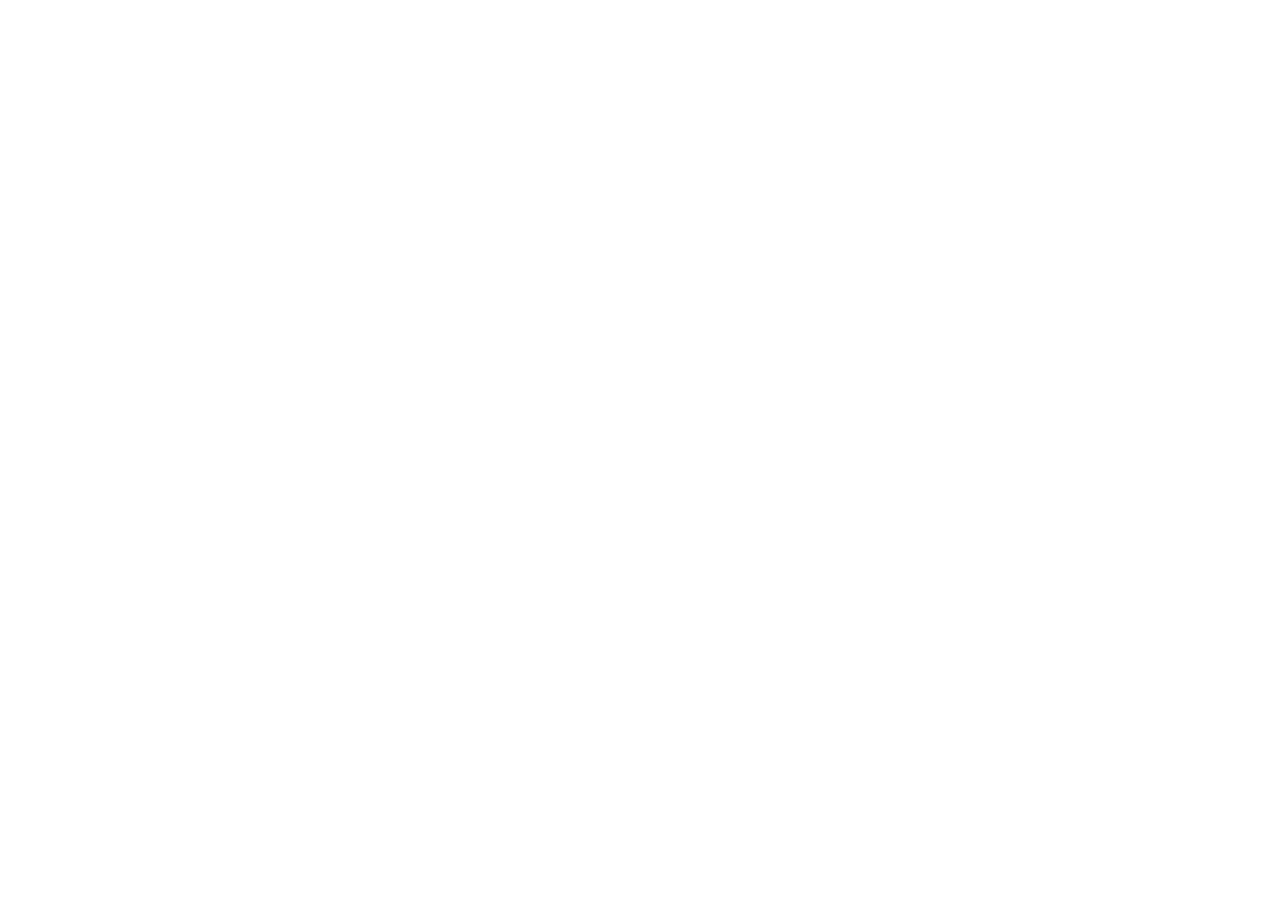
==== caracteristicas.html @ ea079084 "criacao dos arquivos" ====
<!DOCTYPE html>
<html lang="pt-br">
<head>
    <meta charset="UTF-8">
    <meta name="viewport" content="width=device-width, initial-scale=1.0">
    <title>minhas caracteristicas</title>
</head>
<body>
    
</body>
</html>
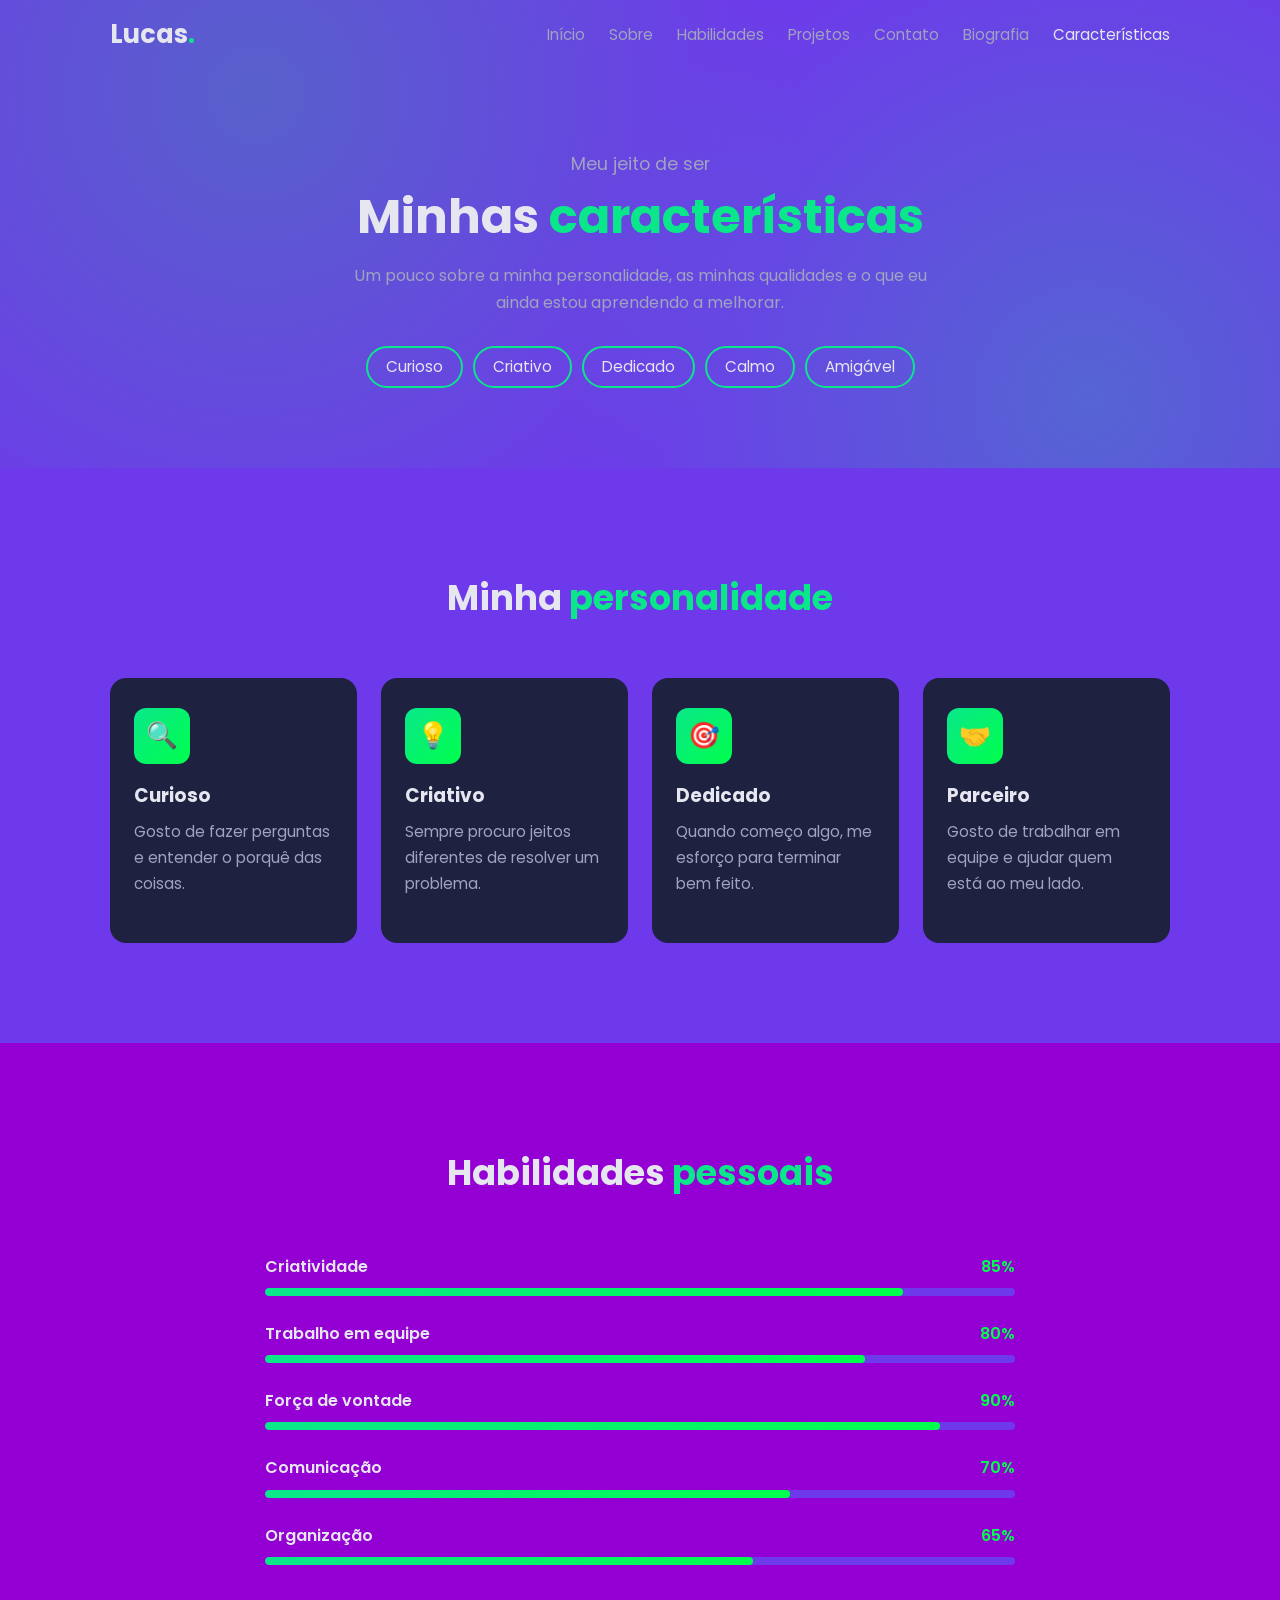
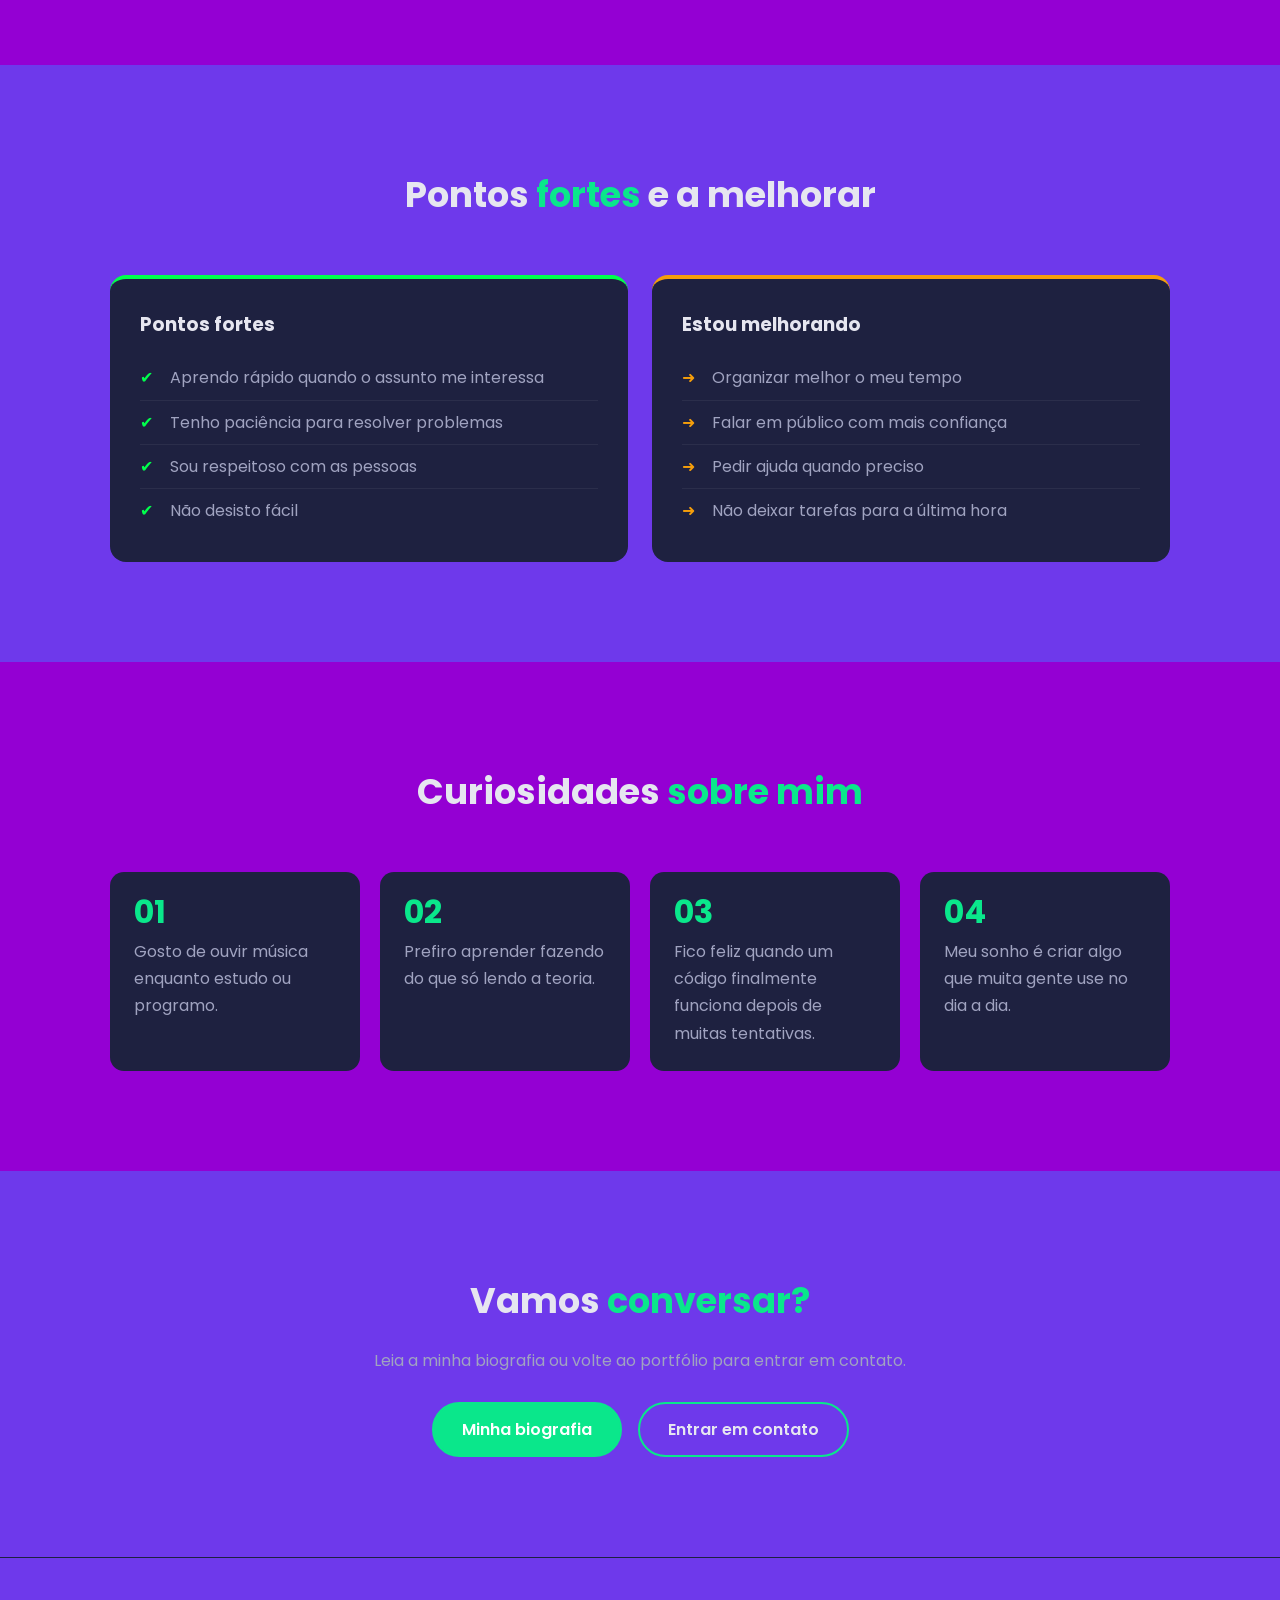
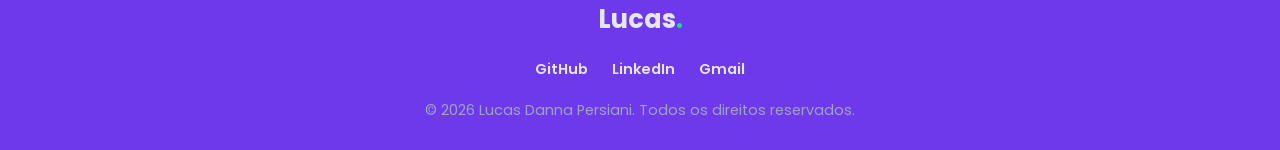
==== commit b02ad69a: "atualizando arquivos" ====
--- a/caracteristicas.html
+++ b/caracteristicas.html
@@ -3,9 +3,383 @@
 <head>
     <meta charset="UTF-8">
     <meta name="viewport" content="width=device-width, initial-scale=1.0">
-    <title>minhas caracteristicas</title>
+    <title>Características | Lucas Danna Persiani</title>
+    <meta name="description" content="Características pessoais de Lucas Danna Persiani">
+
+    <!-- fonte do Google Fonts -->
+    <link rel="preconnect" href="https://fonts.googleapis.com">
+    <link rel="preconnect" href="https://fonts.gstatic.com" crossorigin>
+    <link href="https://fonts.googleapis.com/css2?family=Poppins:wght@300;400;600;700&display=swap" rel="stylesheet">
+
+    <!-- estilos gerais do portfólio (menu, cores, botões, rodapé...) -->
+    <link rel="stylesheet" href="style.css">
+
+    <!-- estilos só desta página -->
+    <style>
+        /* ===== TOPO DA PÁGINA ===== */
+        .topo-pagina {
+            padding: 150px 0 80px;
+            text-align: center;
+            background:
+                radial-gradient(circle at 20% 20%, color-mix(in srgb, var(--cor-destaque) calc(0.2 * 100%), transparent), transparent 50%),
+                radial-gradient(circle at 85% 85%, color-mix(in srgb, var(--cor-principal) calc(0.25 * 100%), transparent), transparent 45%),
+                var(--fundo);
+        }
+
+        .topo-pagina h1 {
+            font-size: 3rem;
+            line-height: 1.2;
+            margin: 8px 0 16px;
+        }
+
+        .topo-pagina h1 span {
+            color: var(--cor-principal);
+        }
+
+        .topo-pagina p {
+            max-width: 600px;
+            margin: 0 auto;
+            color: var(--texto-suave);
+        }
+
+        /* palavras que resumem a personalidade */
+        .palavras {
+            display: flex;
+            justify-content: center;
+            flex-wrap: wrap;
+            gap: 10px;
+            margin-top: 30px;
+        }
+
+        .palavras span {
+            padding: 6px 18px;
+            border-radius: 30px;
+            border: 2px solid var(--cor-principal);
+            font-size: 0.95rem;
+        }
+
+        .card-icone.emoji {
+            font-size: 1.6rem;
+        }
+
+        /* ===== HABILIDADES PESSOAIS (barras) ===== */
+        .habilidades-pessoais {
+            max-width: 750px;
+            margin: 0 auto;
+            display: flex;
+            flex-direction: column;
+            gap: 24px;
+        }
+
+        .habilidade-topo {
+            display: flex;
+            justify-content: space-between;
+            margin-bottom: 8px;
+            font-weight: 600;
+        }
+
+        .habilidade-topo span:last-child {
+            color: var(--cor-destaque);
+        }
+
+        /* ===== PONTOS FORTES x A MELHORAR ===== */
+        .colunas {
+            display: grid;
+            grid-template-columns: 1fr 1fr;
+            gap: 24px;
+        }
+
+        .coluna {
+            background: var(--fundo-card);
+            border-radius: 16px;
+            padding: 30px;
+            border-top: 4px solid var(--cor-destaque);
+        }
+
+        .coluna.melhorar {
+            border-top-color: #f59e0b;
+        }
+
+        .coluna h3 {
+            margin-bottom: 16px;
+        }
+
+        .coluna ul {
+            list-style: none;
+        }
+
+        .coluna li {
+            color: var(--texto-suave);
+            padding: 8px 0 8px 30px;
+            position: relative;
+            border-bottom: 1px solid rgba(255, 255, 255, 0.06);
+        }
+
+        .coluna li:last-child {
+            border-bottom: none;
+        }
+
+        .coluna li::before {
+            content: '✔';
+            position: absolute;
+            left: 0;
+            color: var(--cor-destaque);
+        }
+
+        .coluna.melhorar li::before {
+            content: '➜';
+            color: #f59e0b;
+        }
+
+        /* ===== CURIOSIDADES ===== */
+        .curiosidades {
+            display: grid;
+            grid-template-columns: repeat(auto-fit, minmax(240px, 1fr));
+            gap: 20px;
+            counter-reset: curiosidade;
+        }
+
+        .curiosidade {
+            background: var(--fundo-card);
+            border-radius: 14px;
+            padding: 24px;
+            counter-increment: curiosidade;
+        }
+
+        .curiosidade::before {
+            content: '0' counter(curiosidade);
+            display: block;
+            font-size: 2rem;
+            font-weight: 700;
+            color: var(--cor-principal);
+            line-height: 1;
+            margin-bottom: 10px;
+        }
+
+        .curiosidade p {
+            color: var(--texto-suave);
+        }
+
+        /* ===== CHAMADA FINAL ===== */
+        .chamada {
+            text-align: center;
+        }
+
+        .chamada p {
+            color: var(--texto-suave);
+            margin-bottom: 28px;
+        }
+
+        .chamada .botoes {
+            justify-content: center;
+        }
+
+        /* ===== CELULAR ===== */
+        @media (max-width: 900px) {
+            .topo-pagina {
+                padding: 120px 0 60px;
+            }
+
+            .topo-pagina h1 {
+                font-size: 2.3rem;
+            }
+
+            .colunas {
+                grid-template-columns: 1fr;
+            }
+        }
+    </style>
 </head>
 <body>
-    
+
+    <!-- ===== MENU ===== -->
+    <header class="cabecalho">
+        <nav class="menu container">
+            <a href="index.html" class="logo">Lucas<span>.</span></a>
+
+            <button class="menu-botao" id="menuBotao" aria-label="Abrir menu" aria-expanded="false">
+                <span></span><span></span><span></span>
+            </button>
+
+            <ul class="menu-links" id="menuLinks">
+                <li><a href="index.html#inicio">Início</a></li>
+                <li><a href="index.html#sobre">Sobre</a></li>
+                <li><a href="index.html#habilidades">Habilidades</a></li>
+                <li><a href="index.html#projetos">Projetos</a></li>
+                <li><a href="index.html#contato">Contato</a></li>
+                <li><a href="minhabiografia.html">Biografia</a></li>
+                <li><a href="caracteristicas.html" class="ativo">Características</a></li>
+            </ul>
+        </nav>
+    </header>
+
+    <main>
+        <!-- ===== TOPO ===== -->
+        <section class="topo-pagina">
+            <div class="container">
+                <p class="saudacao">Meu jeito de ser</p>
+                <h1>Minhas <span>características</span></h1>
+                <p>
+                    Um pouco sobre a minha personalidade, as minhas qualidades
+                    e o que eu ainda estou aprendendo a melhorar.
+                </p>
+
+                <!-- palavras que me descrevem -->
+                <div class="palavras">
+                    <span>Curioso</span>
+                    <span>Criativo</span>
+                    <span>Dedicado</span>
+                    <span>Calmo</span>
+                    <span>Amigável</span>
+                </div>
+            </div>
+        </section>
+
+        <!-- ===== PERSONALIDADE ===== -->
+        <section class="secao">
+            <div class="container">
+                <h2 class="titulo-secao">Minha <span>personalidade</span></h2>
+
+                <!-- troque pelos traços que mais combinam com você -->
+                <div class="cards">
+                    <div class="card revelar">
+                        <div class="card-icone emoji">🔍</div>
+                        <h3>Curioso</h3>
+                        <p>Gosto de fazer perguntas e entender o porquê das coisas.</p>
+                    </div>
+                    <div class="card revelar">
+                        <div class="card-icone emoji">💡</div>
+                        <h3>Criativo</h3>
+                        <p>Sempre procuro jeitos diferentes de resolver um problema.</p>
+                    </div>
+                    <div class="card revelar">
+                        <div class="card-icone emoji">🎯</div>
+                        <h3>Dedicado</h3>
+                        <p>Quando começo algo, me esforço para terminar bem feito.</p>
+                    </div>
+                    <div class="card revelar">
+                        <div class="card-icone emoji">🤝</div>
+                        <h3>Parceiro</h3>
+                        <p>Gosto de trabalhar em equipe e ajudar quem está ao meu lado.</p>
+                    </div>
+                </div>
+            </div>
+        </section>
+
+        <!-- ===== HABILIDADES PESSOAIS ===== -->
+        <section class="secao secao-escura">
+            <div class="container">
+                <h2 class="titulo-secao">Habilidades <span>pessoais</span></h2>
+
+                <!-- mude o número em data-nivel e no texto para ajustar cada barra -->
+                <div class="habilidades-pessoais">
+                    <div class="revelar">
+                        <div class="habilidade-topo"><span>Criatividade</span><span>85%</span></div>
+                        <div class="barra"><div class="barra-progresso" data-nivel="85"></div></div>
+                    </div>
+                    <div class="revelar">
+                        <div class="habilidade-topo"><span>Trabalho em equipe</span><span>80%</span></div>
+                        <div class="barra"><div class="barra-progresso" data-nivel="80"></div></div>
+                    </div>
+                    <div class="revelar">
+                        <div class="habilidade-topo"><span>Força de vontade</span><span>90%</span></div>
+                        <div class="barra"><div class="barra-progresso" data-nivel="90"></div></div>
+                    </div>
+                    <div class="revelar">
+                        <div class="habilidade-topo"><span>Comunicação</span><span>70%</span></div>
+                        <div class="barra"><div class="barra-progresso" data-nivel="70"></div></div>
+                    </div>
+                    <div class="revelar">
+                        <div class="habilidade-topo"><span>Organização</span><span>65%</span></div>
+                        <div class="barra"><div class="barra-progresso" data-nivel="65"></div></div>
+                    </div>
+                </div>
+            </div>
+        </section>
+
+        <!-- ===== PONTOS FORTES x A MELHORAR ===== -->
+        <section class="secao">
+            <div class="container">
+                <h2 class="titulo-secao">Pontos <span>fortes</span> e a melhorar</h2>
+
+                <div class="colunas">
+                    <div class="coluna revelar">
+                        <h3>Pontos fortes</h3>
+                        <ul>
+                            <li>Aprendo rápido quando o assunto me interessa</li>
+                            <li>Tenho paciência para resolver problemas</li>
+                            <li>Sou respeitoso com as pessoas</li>
+                            <li>Não desisto fácil</li>
+                        </ul>
+                    </div>
+                    <div class="coluna melhorar revelar">
+                        <h3>Estou melhorando</h3>
+                        <ul>
+                            <li>Organizar melhor o meu tempo</li>
+                            <li>Falar em público com mais confiança</li>
+                            <li>Pedir ajuda quando preciso</li>
+                            <li>Não deixar tarefas para a última hora</li>
+                        </ul>
+                    </div>
+                </div>
+            </div>
+        </section>
+
+        <!-- ===== CURIOSIDADES ===== -->
+        <section class="secao secao-escura">
+            <div class="container">
+                <h2 class="titulo-secao">Curiosidades <span>sobre mim</span></h2>
+
+                <!-- troque pelas suas curiosidades de verdade -->
+                <div class="curiosidades">
+                    <div class="curiosidade revelar">
+                        <p>Gosto de ouvir música enquanto estudo ou programo.</p>
+                    </div>
+                    <div class="curiosidade revelar">
+                        <p>Prefiro aprender fazendo do que só lendo a teoria.</p>
+                    </div>
+                    <div class="curiosidade revelar">
+                        <p>Fico feliz quando um código finalmente funciona depois de muitas tentativas.</p>
+                    </div>
+                    <div class="curiosidade revelar">
+                        <p>Meu sonho é criar algo que muita gente use no dia a dia.</p>
+                    </div>
+                </div>
+            </div>
+        </section>
+
+        <!-- ===== CHAMADA FINAL ===== -->
+        <section class="secao">
+            <div class="container chamada revelar">
+                <h2 class="titulo-secao" style="margin-bottom: 16px;">Vamos <span>conversar?</span></h2>
+                <p>Leia a minha biografia ou volte ao portfólio para entrar em contato.</p>
+                <div class="botoes">
+                    <a href="minhabiografia.html" class="botao botao-principal">Minha biografia</a>
+                    <a href="index.html#contato" class="botao botao-secundario">Entrar em contato</a>
+                </div>
+            </div>
+        </section>
+    </main>
+
+    <!-- ===== RODAPÉ ===== -->
+    <footer class="rodape">
+        <div class="container rodape-conteudo">
+            <a href="index.html" class="logo">Lucas<span>.</span></a>
+
+            <!-- troque SEU-USUARIO e o e-mail pelos seus dados -->
+            <nav class="rodape-redes" aria-label="Redes sociais">
+                <a href="https://github.com/SEU-USUARIO" target="_blank" rel="noopener">GitHub</a>
+                <a href="https://www.linkedin.com/in/SEU-USUARIO" target="_blank" rel="noopener">LinkedIn</a>
+                <a href="mailto:seuemail@gmail.com">Gmail</a>
+            </nav>
+
+            <p>&copy; <span id="ano"></span> Lucas Danna Persiani. Todos os direitos reservados.</p>
+        </div>
+    </footer>
+
+    <button class="voltar-topo" id="voltarTopo" aria-label="Voltar ao topo">↑</button>
+
+    <!-- scripts do portfólio -->
+    <script src="script.js"></script>
 </body>
-</html>+</html>
--- a/style.css
+++ b/style.css
@@ -0,0 +1,581 @@
+/* ===== VARIÁVEIS DE CORES ===== */
+:root {
+    --cor-principal: #0ae78b;
+    --cor-destaque: #00ff4c;
+    --fundo: #6e39eb;
+    --fundo-escuro:darkviolet;
+    --fundo-card: #1e2140;
+    --texto: #e6e6f0;
+    --texto-suave: #a0a3c0;
+}
+
+/* ===== BÁSICO ===== */
+* {
+    margin: 0;
+    padding: 0;
+    box-sizing: border-box;
+}
+
+html {
+    scroll-behavior: smooth;
+}
+
+body {
+    font-family: 'Poppins', sans-serif;
+    background: var(--fundo);
+    color: var(--texto);
+    line-height: 1.7;
+}
+
+a {
+    color: var(--cor-destaque);
+    text-decoration: none;
+}
+
+.container {
+    width: 100%;
+    max-width: 1100px;
+    margin: 0 auto;
+    padding: 0 20px;
+}
+
+/* ===== MENU ===== */
+.cabecalho {
+    position: fixed;
+    top: 0;
+    left: 0;
+    width: 100%;
+    z-index: 100;
+    transition: background 0.3s, box-shadow 0.3s;
+}
+
+.cabecalho.rolando {
+    background: rgba(15, 16, 32, 0.95);
+    box-shadow: 0 2px 20px rgba(0, 0, 0, 0.4);
+}
+
+.menu {
+    display: flex;
+    align-items: center;
+    justify-content: space-between;
+    height: 70px;
+}
+
+.logo {
+    font-size: 1.6rem;
+    font-weight: 700;
+    color: var(--texto);
+}
+
+.logo span {
+    color: var(--cor-principal);
+}
+
+.menu-links {
+    display: flex;
+    gap: 24px;
+    list-style: none;
+}
+
+.menu-links a {
+    color: var(--texto-suave);
+    font-size: 0.95rem;
+    transition: color 0.3s;
+}
+
+.menu-links a:hover,
+.menu-links a.ativo {
+    color: var(--texto);
+}
+
+.menu-botao {
+    display: none;
+    flex-direction: column;
+    gap: 5px;
+    background: none;
+    border: none;
+    cursor: pointer;
+}
+
+.menu-botao span {
+    width: 26px;
+    height: 3px;
+    background: var(--texto);
+    border-radius: 2px;
+    transition: 0.3s;
+}
+
+/* ===== INÍCIO ===== */
+.inicio {
+    min-height: 100vh;
+    display: flex;
+    align-items: center;
+    background:
+        radial-gradient(circle at 80% 30%, color-mix(in srgb, var(--cor-principal) calc(0.25 * 100%), transparent), transparent 50%),
+        radial-gradient(circle at 10% 80%, color-mix(in srgb, var(--cor-destaque) calc(0.15 * 100%), transparent), transparent 45%),
+        var(--fundo);
+}
+
+.inicio-conteudo {
+    display: flex;
+    align-items: center;
+    justify-content: space-between;
+    gap: 40px;
+    padding-top: 70px;
+}
+
+.saudacao {
+    color: var(--cor-destaque);
+    font-size: 1.1rem;
+}
+
+.inicio h1 {
+    font-size: 3.2rem;
+    line-height: 1.2;
+    margin: 8px 0;
+}
+
+.inicio h1 span,
+.titulo-secao span {
+    color: var(--cor-principal);
+}
+
+.cargo {
+    font-size: 1.4rem;
+    color: var(--texto-suave);
+    min-height: 2.2rem;
+}
+
+.cursor {
+    color: var(--cor-destaque);
+    animation: piscar 0.8s infinite;
+}
+
+@keyframes piscar {
+    50% { opacity: 0; }
+}
+
+.descricao {
+    max-width: 520px;
+    margin: 16px 0 28px;
+    color: var(--texto-suave);
+}
+
+.botoes {
+    display: flex;
+    gap: 16px;
+    flex-wrap: wrap;
+}
+
+.botao {
+    display: inline-block;
+    padding: 12px 28px;
+    border-radius: 30px;
+    font-weight: 600;
+    font-size: 1rem;
+    cursor: pointer;
+    border: 2px solid var(--cor-principal);
+    transition: transform 0.3s, background 0.3s, color 0.3s;
+    font-family: inherit;
+}
+
+.botao:hover {
+    transform: translateY(-3px);
+}
+
+.botao-principal {
+    background: var(--cor-principal);
+    color: #fff;
+}
+
+.botao-secundario {
+    background: transparent;
+    color: var(--texto);
+}
+
+.botao-secundario:hover {
+    background: var(--cor-principal);
+    color: #fff;
+}
+
+.foto-circulo {
+    width: 300px;
+    height: 300px;
+    border-radius: 50%;
+    display: flex;
+    align-items: center;
+    justify-content: center;
+    font-size: 4rem;
+    font-weight: 700;
+    color: #fff;
+    background: linear-gradient(135deg, var(--cor-principal), var(--cor-destaque));
+    box-shadow: 0 0 60px color-mix(in srgb, var(--cor-principal) calc(0.5 * 100%), transparent);
+    animation: flutuar 4s ease-in-out infinite;
+    object-fit: cover; /* a foto preenche o círculo sem ficar esticada */
+    border: 4px solid var(--cor-principal);
+}
+
+.inicio-foto img {
+    width: 300px;
+    height: 300px;
+    border-radius: 50%;
+    object-fit: cover;
+}
+
+@keyframes flutuar {
+    50% { transform: translateY(-15px); }
+}
+
+/* ===== SEÇÕES ===== */
+.secao {
+    padding: 100px 0;
+}
+
+.secao-escura {
+    background: var(--fundo-escuro);
+}
+
+.titulo-secao {
+    text-align: center;
+    font-size: 2.2rem;
+    margin-bottom: 50px;
+}
+
+/* ===== SOBRE ===== */
+.sobre-conteudo {
+    max-width: 750px;
+    margin: 0 auto;
+    text-align: center;
+    color: var(--texto-suave);
+}
+
+.sobre-conteudo p {
+    margin-bottom: 16px;
+}
+
+.sobre-conteudo strong {
+    color: var(--texto);
+}
+
+.numeros {
+    display: flex;
+    justify-content: center;
+    gap: 30px;
+    margin-top: 40px;
+    flex-wrap: wrap;
+}
+
+.numero {
+    background: var(--fundo-card);
+    padding: 20px 30px;
+    border-radius: 14px;
+    min-width: 150px;
+}
+
+.numero strong {
+    display: block;
+    font-size: 2rem;
+    color: var(--cor-destaque);
+}
+
+/* ===== CARDS (habilidades e projetos) ===== */
+.cards {
+    display: grid;
+    grid-template-columns: repeat(auto-fit, minmax(240px, 1fr));
+    gap: 24px;
+}
+
+.card {
+    background: var(--fundo-card);
+    padding: 30px 24px;
+    border-radius: 16px;
+    transition: transform 0.3s, box-shadow 0.3s;
+}
+
+.card:hover,
+.projeto:hover {
+    transform: translateY(-8px);
+    box-shadow: 0 10px 30px color-mix(in srgb, var(--cor-principal) calc(0.3 * 100%), transparent);
+}
+
+.card-icone {
+    width: 56px;
+    height: 56px;
+    border-radius: 12px;
+    display: flex;
+    align-items: center;
+    justify-content: center;
+    font-weight: 700;
+    color: #fff;
+    background: linear-gradient(135deg, var(--cor-principal), var(--cor-destaque));
+    margin-bottom: 16px;
+}
+
+.card h3 {
+    margin-bottom: 8px;
+}
+
+.card p {
+    color: var(--texto-suave);
+    font-size: 0.95rem;
+    margin-bottom: 16px;
+}
+
+.barra {
+    height: 8px;
+    background: var(--fundo);
+    border-radius: 4px;
+    overflow: hidden;
+}
+
+.barra-progresso {
+    height: 100%;
+    width: 0;
+    background: linear-gradient(90deg, var(--cor-principal), var(--cor-destaque));
+    border-radius: 4px;
+    transition: width 1.2s ease;
+}
+
+.projeto {
+    background: var(--fundo-card);
+    border-radius: 16px;
+    overflow: hidden;
+    transition: transform 0.3s, box-shadow 0.3s;
+}
+
+.projeto-capa {
+    height: 160px;
+    display: flex;
+    align-items: center;
+    justify-content: center;
+    font-size: 1.4rem;
+    font-weight: 700;
+    color: #fff;
+}
+
+.capa-1 { background: linear-gradient(135deg, #6c63ff, #a855f7); }
+.capa-2 { background: linear-gradient(135deg, #00ff4c, #6c63ff); }
+.capa-3 { background: linear-gradient(135deg, #f43f5e, #f59e0b); }
+
+.projeto-info {
+    padding: 22px;
+}
+
+.projeto-info h3 {
+    margin-bottom: 6px;
+}
+
+.projeto-info p {
+    color: var(--texto-suave);
+    font-size: 0.95rem;
+}
+
+.tags {
+    display: flex;
+    gap: 8px;
+    margin: 14px 0;
+    flex-wrap: wrap;
+}
+
+.tags span {
+    font-size: 0.8rem;
+    padding: 3px 12px;
+    border-radius: 20px;
+    background: color-mix(in srgb, var(--cor-principal) calc(0.2 * 100%), transparent);
+    color: var(--texto);
+}
+
+.link-projeto {
+    font-weight: 600;
+}
+
+/* ===== CONTATO ===== */
+.formulario {
+    max-width: 600px;
+    margin: 0 auto;
+    display: flex;
+    flex-direction: column;
+    gap: 16px;
+}
+
+.formulario input,
+.formulario textarea {
+    width: 100%;
+    padding: 14px 18px;
+    border-radius: 12px;
+    border: 2px solid transparent;
+    background: var(--fundo-card);
+    color: var(--texto);
+    font-family: inherit;
+    font-size: 1rem;
+    resize: vertical;
+    outline: none;
+    transition: border-color 0.3s;
+}
+
+.formulario input:focus,
+.formulario textarea:focus {
+    border-color: var(--cor-principal);
+}
+
+.formulario .botao {
+    align-self: flex-start;
+}
+
+.aviso {
+    color: var(--cor-destaque);
+    min-height: 1.5rem;
+}
+
+.redes {
+    display: flex;
+    justify-content: center;
+    gap: 20px;
+    margin-top: 40px;
+    flex-wrap: wrap;
+}
+
+.redes a {
+    padding: 10px 22px;
+    border-radius: 30px;
+    border: 2px solid var(--fundo-card);
+    color: var(--texto);
+    transition: border-color 0.3s, color 0.3s;
+}
+
+.redes a:hover {
+    border-color: var(--cor-destaque);
+    color: var(--cor-destaque);
+}
+
+/* ===== RODAPÉ ===== */
+.rodape {
+    text-align: center;
+    padding: 40px 0 28px;
+    color: var(--texto-suave);
+    font-size: 0.9rem;
+    border-top: 1px solid var(--fundo-card);
+    background: var(--fundo);
+}
+
+.rodape-conteudo {
+    display: flex;
+    flex-direction: column;
+    align-items: center;
+    gap: 16px;
+}
+
+.rodape-redes {
+    display: flex;
+    gap: 24px;
+    flex-wrap: wrap;
+    justify-content: center;
+}
+
+.rodape-redes a {
+    color: var(--texto);
+    font-weight: 600;
+    transition: color 0.3s;
+}
+
+.rodape-redes a:hover {
+    color: var(--cor-principal);
+}
+
+/* ===== BOTÃO VOLTAR AO TOPO ===== */
+.voltar-topo {
+    position: fixed;
+    right: 20px;
+    bottom: 20px;
+    width: 46px;
+    height: 46px;
+    border-radius: 50%;
+    border: none;
+    background: var(--cor-principal);
+    color: #fff;
+    font-size: 1.3rem;
+    cursor: pointer;
+    opacity: 0;
+    pointer-events: none;
+    transition: opacity 0.3s;
+}
+
+.voltar-topo.mostrar {
+    opacity: 1;
+    pointer-events: auto;
+}
+
+/* ===== ANIMAÇÃO AO ROLAR ===== */
+.revelar {
+    opacity: 0;
+    transform: translateY(40px);
+    transition: opacity 0.8s ease, transform 0.8s ease;
+}
+
+.revelar.visivel {
+    opacity: 1;
+    transform: translateY(0);
+}
+
+/* ===== CELULAR E TABLET ===== */
+@media (max-width: 900px) {
+    .menu-botao {
+        display: flex;
+    }
+
+    .menu-links {
+        position: absolute;
+        top: 70px;
+        left: 0;
+        width: 100%;
+        flex-direction: column;
+        align-items: center;
+        gap: 18px;
+        padding: 24px 0;
+        background: rgba(15, 16, 32, 0.98);
+        display: none;
+    }
+
+    .menu-links.aberto {
+        display: flex;
+    }
+
+    .menu-botao.aberto span:nth-child(1) { transform: translateY(8px) rotate(45deg); }
+    .menu-botao.aberto span:nth-child(2) { opacity: 0; }
+    .menu-botao.aberto span:nth-child(3) { transform: translateY(-8px) rotate(-45deg); }
+
+    .inicio-conteudo {
+        flex-direction: column-reverse;
+        text-align: center;
+        padding-top: 110px;
+        padding-bottom: 60px;
+    }
+
+    .descricao {
+        margin-left: auto;
+        margin-right: auto;
+    }
+
+    .botoes {
+        justify-content: center;
+    }
+
+    .inicio h1 {
+        font-size: 2.4rem;
+    }
+
+    .foto-circulo,
+    .inicio-foto img {
+        width: 200px;
+        height: 200px;
+        font-size: 2.8rem;
+    }
+
+    .secao {
+        padding: 70px 0;
+    }
+
+    .formulario .botao {
+        align-self: stretch;
+    }
+}
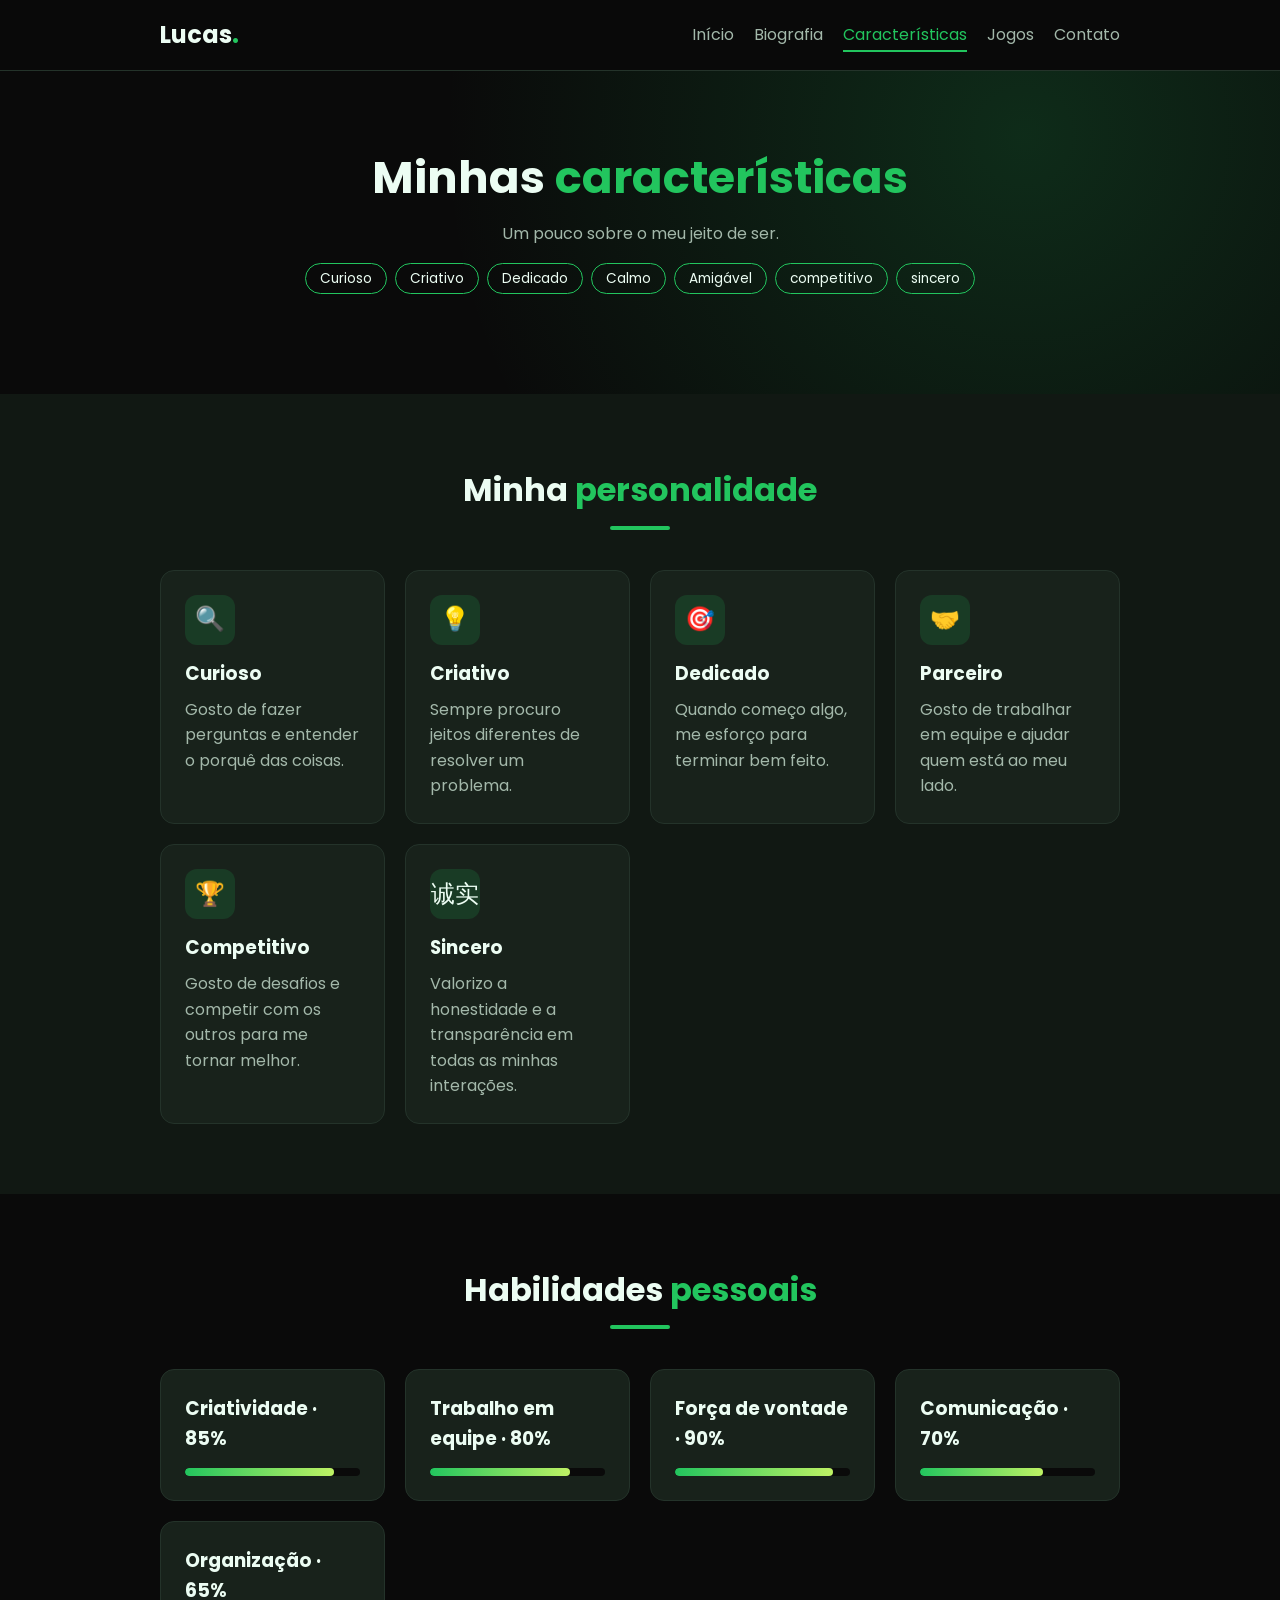
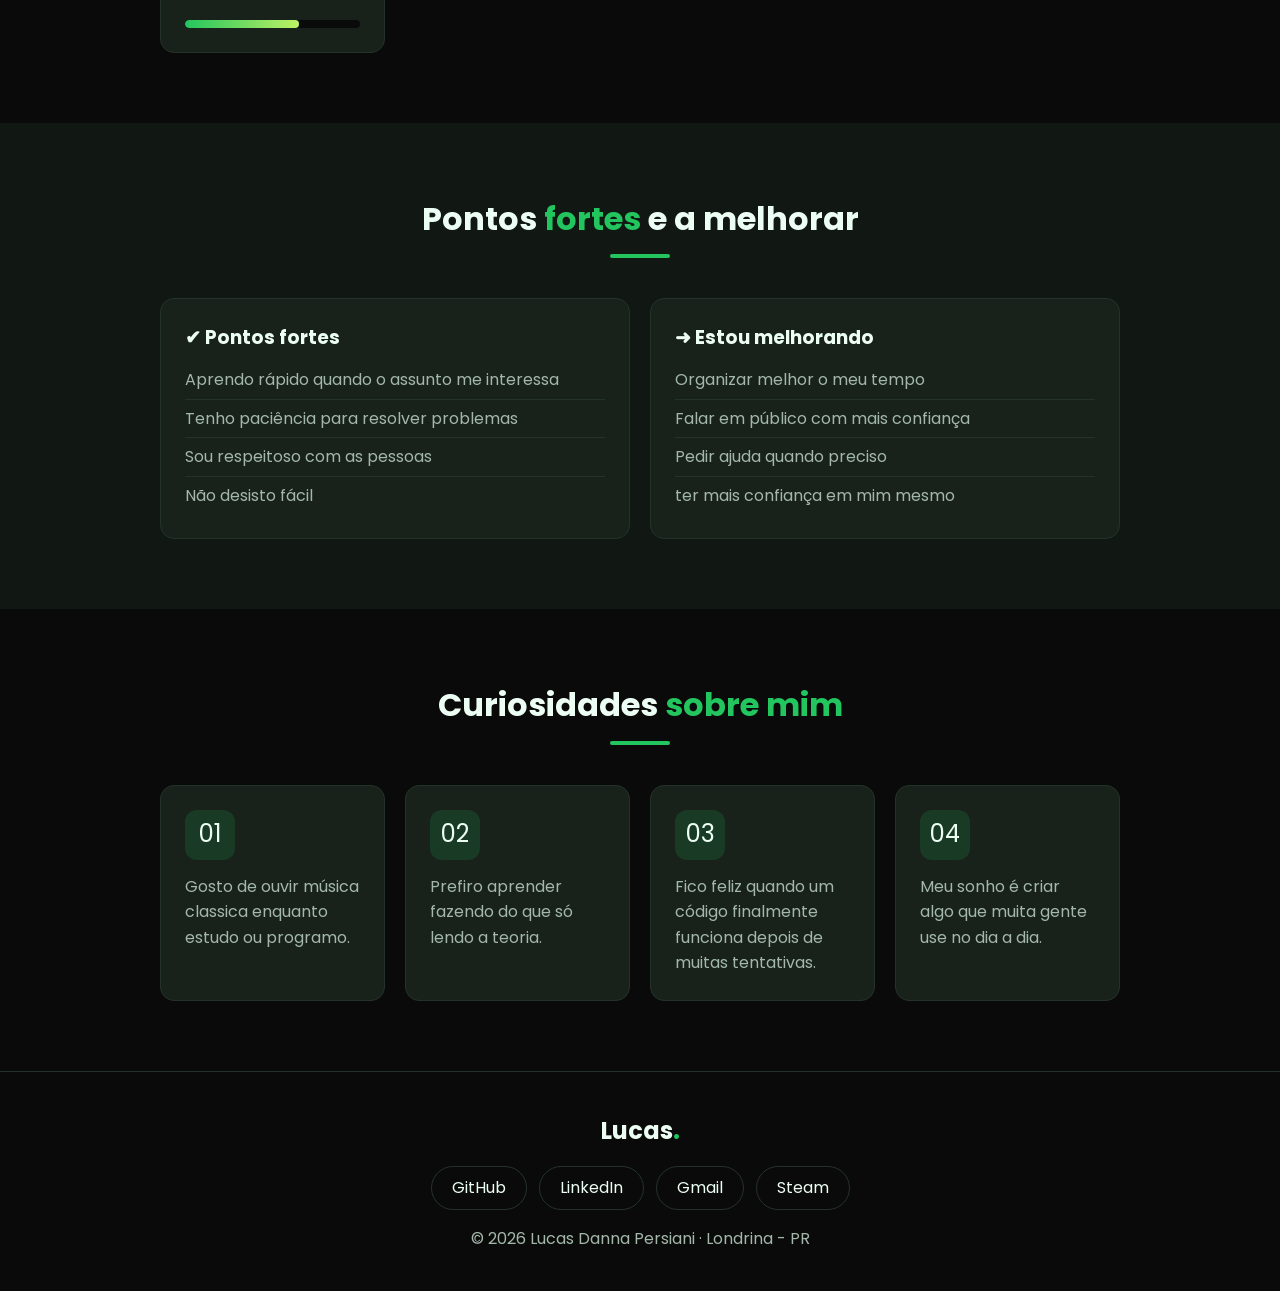
==== commit 98636bea: "arquivo atualizado" ====
--- a/caracteristicas.html
+++ b/caracteristicas.html
@@ -4,382 +4,181 @@
     <meta charset="UTF-8">
     <meta name="viewport" content="width=device-width, initial-scale=1.0">
     <title>Características | Lucas Danna Persiani</title>
-    <meta name="description" content="Características pessoais de Lucas Danna Persiani">
-
-    <!-- fonte do Google Fonts -->
     <link rel="preconnect" href="https://fonts.googleapis.com">
     <link rel="preconnect" href="https://fonts.gstatic.com" crossorigin>
-    <link href="https://fonts.googleapis.com/css2?family=Poppins:wght@300;400;600;700&display=swap" rel="stylesheet">
-
-    <!-- estilos gerais do portfólio (menu, cores, botões, rodapé...) -->
+    <link href="https://fonts.googleapis.com/css2?family=Poppins:wght@400;600;700&display=swap" rel="stylesheet">
     <link rel="stylesheet" href="style.css">
-
-    <!-- estilos só desta página -->
-    <style>
-        /* ===== TOPO DA PÁGINA ===== */
-        .topo-pagina {
-            padding: 150px 0 80px;
-            text-align: center;
-            background:
-                radial-gradient(circle at 20% 20%, color-mix(in srgb, var(--cor-destaque) calc(0.2 * 100%), transparent), transparent 50%),
-                radial-gradient(circle at 85% 85%, color-mix(in srgb, var(--cor-principal) calc(0.25 * 100%), transparent), transparent 45%),
-                var(--fundo);
-        }
-
-        .topo-pagina h1 {
-            font-size: 3rem;
-            line-height: 1.2;
-            margin: 8px 0 16px;
-        }
-
-        .topo-pagina h1 span {
-            color: var(--cor-principal);
-        }
-
-        .topo-pagina p {
-            max-width: 600px;
-            margin: 0 auto;
-            color: var(--texto-suave);
-        }
-
-        /* palavras que resumem a personalidade */
-        .palavras {
-            display: flex;
-            justify-content: center;
-            flex-wrap: wrap;
-            gap: 10px;
-            margin-top: 30px;
-        }
-
-        .palavras span {
-            padding: 6px 18px;
-            border-radius: 30px;
-            border: 2px solid var(--cor-principal);
-            font-size: 0.95rem;
-        }
-
-        .card-icone.emoji {
-            font-size: 1.6rem;
-        }
-
-        /* ===== HABILIDADES PESSOAIS (barras) ===== */
-        .habilidades-pessoais {
-            max-width: 750px;
-            margin: 0 auto;
-            display: flex;
-            flex-direction: column;
-            gap: 24px;
-        }
-
-        .habilidade-topo {
-            display: flex;
-            justify-content: space-between;
-            margin-bottom: 8px;
-            font-weight: 600;
-        }
-
-        .habilidade-topo span:last-child {
-            color: var(--cor-destaque);
-        }
-
-        /* ===== PONTOS FORTES x A MELHORAR ===== */
-        .colunas {
-            display: grid;
-            grid-template-columns: 1fr 1fr;
-            gap: 24px;
-        }
-
-        .coluna {
-            background: var(--fundo-card);
-            border-radius: 16px;
-            padding: 30px;
-            border-top: 4px solid var(--cor-destaque);
-        }
-
-        .coluna.melhorar {
-            border-top-color: #f59e0b;
-        }
-
-        .coluna h3 {
-            margin-bottom: 16px;
-        }
-
-        .coluna ul {
-            list-style: none;
-        }
-
-        .coluna li {
-            color: var(--texto-suave);
-            padding: 8px 0 8px 30px;
-            position: relative;
-            border-bottom: 1px solid rgba(255, 255, 255, 0.06);
-        }
-
-        .coluna li:last-child {
-            border-bottom: none;
-        }
-
-        .coluna li::before {
-            content: '✔';
-            position: absolute;
-            left: 0;
-            color: var(--cor-destaque);
-        }
-
-        .coluna.melhorar li::before {
-            content: '➜';
-            color: #f59e0b;
-        }
-
-        /* ===== CURIOSIDADES ===== */
-        .curiosidades {
-            display: grid;
-            grid-template-columns: repeat(auto-fit, minmax(240px, 1fr));
-            gap: 20px;
-            counter-reset: curiosidade;
-        }
-
-        .curiosidade {
-            background: var(--fundo-card);
-            border-radius: 14px;
-            padding: 24px;
-            counter-increment: curiosidade;
-        }
-
-        .curiosidade::before {
-            content: '0' counter(curiosidade);
-            display: block;
-            font-size: 2rem;
-            font-weight: 700;
-            color: var(--cor-principal);
-            line-height: 1;
-            margin-bottom: 10px;
-        }
-
-        .curiosidade p {
-            color: var(--texto-suave);
-        }
-
-        /* ===== CHAMADA FINAL ===== */
-        .chamada {
-            text-align: center;
-        }
-
-        .chamada p {
-            color: var(--texto-suave);
-            margin-bottom: 28px;
-        }
-
-        .chamada .botoes {
-            justify-content: center;
-        }
-
-        /* ===== CELULAR ===== */
-        @media (max-width: 900px) {
-            .topo-pagina {
-                padding: 120px 0 60px;
-            }
-
-            .topo-pagina h1 {
-                font-size: 2.3rem;
-            }
-
-            .colunas {
-                grid-template-columns: 1fr;
-            }
-        }
-    </style>
 </head>
 <body>
 
     <!-- ===== MENU ===== -->
     <header class="cabecalho">
-        <nav class="menu container">
+        <nav class="menu">
             <a href="index.html" class="logo">Lucas<span>.</span></a>
-
-            <button class="menu-botao" id="menuBotao" aria-label="Abrir menu" aria-expanded="false">
-                <span></span><span></span><span></span>
-            </button>
-
-            <ul class="menu-links" id="menuLinks">
-                <li><a href="index.html#inicio">Início</a></li>
-                <li><a href="index.html#sobre">Sobre</a></li>
-                <li><a href="index.html#habilidades">Habilidades</a></li>
-                <li><a href="index.html#projetos">Projetos</a></li>
-                <li><a href="index.html#contato">Contato</a></li>
+            <ul class="menu-links">
+                <li><a href="index.html">Início</a></li>
                 <li><a href="minhabiografia.html">Biografia</a></li>
                 <li><a href="caracteristicas.html" class="ativo">Características</a></li>
+                <li><a href="jogos.html">Jogos</a></li>
+                <li><a href="#contato">Contato</a></li>
             </ul>
         </nav>
     </header>
 
     <main>
         <!-- ===== TOPO ===== -->
-        <section class="topo-pagina">
+        <section class="destaque centro">
             <div class="container">
-                <p class="saudacao">Meu jeito de ser</p>
                 <h1>Minhas <span>características</span></h1>
-                <p>
-                    Um pouco sobre a minha personalidade, as minhas qualidades
-                    e o que eu ainda estou aprendendo a melhorar.
-                </p>
-
-                <!-- palavras que me descrevem -->
-                <div class="palavras">
+                <p class="texto-suave">Um pouco sobre o meu jeito de ser.</p>
+                <div class="etiquetas centro">
                     <span>Curioso</span>
                     <span>Criativo</span>
                     <span>Dedicado</span>
                     <span>Calmo</span>
                     <span>Amigável</span>
+                    <span>competitivo</span>
+                    <span>sincero</span>
                 </div>
             </div>
         </section>
 
         <!-- ===== PERSONALIDADE ===== -->
-        <section class="secao">
+        <section class="secao secao-escura">
             <div class="container">
-                <h2 class="titulo-secao">Minha <span>personalidade</span></h2>
-
-                <!-- troque pelos traços que mais combinam com você -->
+                <h2>Minha <span>personalidade</span></h2>
                 <div class="cards">
-                    <div class="card revelar">
-                        <div class="card-icone emoji">🔍</div>
+                    <article class="card">
+                        <div class="icone">🔍</div>
                         <h3>Curioso</h3>
                         <p>Gosto de fazer perguntas e entender o porquê das coisas.</p>
-                    </div>
-                    <div class="card revelar">
-                        <div class="card-icone emoji">💡</div>
+                    </article>
+                    <article class="card">
+                        <div class="icone">💡</div>
                         <h3>Criativo</h3>
                         <p>Sempre procuro jeitos diferentes de resolver um problema.</p>
-                    </div>
-                    <div class="card revelar">
-                        <div class="card-icone emoji">🎯</div>
+                    </article>
+                    <article class="card">
+                        <div class="icone">🎯</div>
                         <h3>Dedicado</h3>
                         <p>Quando começo algo, me esforço para terminar bem feito.</p>
-                    </div>
-                    <div class="card revelar">
-                        <div class="card-icone emoji">🤝</div>
+                    </article>
+                    <article class="card">
+                        <div class="icone">🤝</div>
                         <h3>Parceiro</h3>
                         <p>Gosto de trabalhar em equipe e ajudar quem está ao meu lado.</p>
-                    </div>
+                    </article>
+                    <article class="card">
+                        <div class="icone">🏆</div>
+                        <h3>Competitivo</h3>
+                        <p>Gosto de desafios e competir com os outros para me tornar melhor.</p>
+                    </article>
+                    <article class="card">
+                        <div class="icone">诚实</div>
+                        <h3>Sincero</h3>
+                        <p>Valorizo a honestidade e a transparência em todas as minhas interações.</p>
+                    </article>
                 </div>
             </div>
         </section>
 
         <!-- ===== HABILIDADES PESSOAIS ===== -->
-        <section class="secao secao-escura">
+        <section class="secao">
             <div class="container">
-                <h2 class="titulo-secao">Habilidades <span>pessoais</span></h2>
-
-                <!-- mude o número em data-nivel e no texto para ajustar cada barra -->
-                <div class="habilidades-pessoais">
-                    <div class="revelar">
-                        <div class="habilidade-topo"><span>Criatividade</span><span>85%</span></div>
-                        <div class="barra"><div class="barra-progresso" data-nivel="85"></div></div>
-                    </div>
-                    <div class="revelar">
-                        <div class="habilidade-topo"><span>Trabalho em equipe</span><span>80%</span></div>
-                        <div class="barra"><div class="barra-progresso" data-nivel="80"></div></div>
-                    </div>
-                    <div class="revelar">
-                        <div class="habilidade-topo"><span>Força de vontade</span><span>90%</span></div>
-                        <div class="barra"><div class="barra-progresso" data-nivel="90"></div></div>
-                    </div>
-                    <div class="revelar">
-                        <div class="habilidade-topo"><span>Comunicação</span><span>70%</span></div>
-                        <div class="barra"><div class="barra-progresso" data-nivel="70"></div></div>
-                    </div>
-                    <div class="revelar">
-                        <div class="habilidade-topo"><span>Organização</span><span>65%</span></div>
-                        <div class="barra"><div class="barra-progresso" data-nivel="65"></div></div>
-                    </div>
+                <h2>Habilidades <span>pessoais</span></h2>
+                <!-- mude o número e o width para ajustar cada barra -->
+                <div class="cards">
+                    <article class="card">
+                        <h3>Criatividade · 85%</h3>
+                        <div class="barra"><div class="barra-nivel" style="width: 85%"></div></div>
+                    </article>
+                    <article class="card">
+                        <h3>Trabalho em equipe · 80%</h3>
+                        <div class="barra"><div class="barra-nivel" style="width: 80%"></div></div>
+                    </article>
+                    <article class="card">
+                        <h3>Força de vontade · 90%</h3>
+                        <div class="barra"><div class="barra-nivel" style="width: 90%"></div></div>
+                    </article>
+                    <article class="card">
+                        <h3>Comunicação · 70%</h3>
+                        <div class="barra"><div class="barra-nivel" style="width: 70%"></div></div>
+                    </article>
+                    <article class="card">
+                        <h3>Organização · 65%</h3>
+                        <div class="barra"><div class="barra-nivel" style="width: 65%"></div></div>
+                    </article>
                 </div>
             </div>
         </section>
 
-        <!-- ===== PONTOS FORTES x A MELHORAR ===== -->
-        <section class="secao">
+        <!-- ===== PONTOS FORTES E A MELHORAR ===== -->
+        <section class="secao secao-escura">
             <div class="container">
-                <h2 class="titulo-secao">Pontos <span>fortes</span> e a melhorar</h2>
-
-                <div class="colunas">
-                    <div class="coluna revelar">
-                        <h3>Pontos fortes</h3>
+                <h2>Pontos <span>fortes</span> e a melhorar</h2>
+                <div class="cards">
+                    <article class="card">
+                        <h3>✔ Pontos fortes</h3>
                         <ul>
                             <li>Aprendo rápido quando o assunto me interessa</li>
                             <li>Tenho paciência para resolver problemas</li>
                             <li>Sou respeitoso com as pessoas</li>
                             <li>Não desisto fácil</li>
                         </ul>
-                    </div>
-                    <div class="coluna melhorar revelar">
-                        <h3>Estou melhorando</h3>
+                    </article>
+                    <article class="card">
+                        <h3>➜ Estou melhorando</h3>
                         <ul>
                             <li>Organizar melhor o meu tempo</li>
                             <li>Falar em público com mais confiança</li>
                             <li>Pedir ajuda quando preciso</li>
-                            <li>Não deixar tarefas para a última hora</li>
+                            <li>ter mais confiança em mim mesmo</li>
                         </ul>
-                    </div>
+                    </article>
                 </div>
             </div>
         </section>
 
         <!-- ===== CURIOSIDADES ===== -->
-        <section class="secao secao-escura">
+        <section class="secao">
             <div class="container">
-                <h2 class="titulo-secao">Curiosidades <span>sobre mim</span></h2>
-
-                <!-- troque pelas suas curiosidades de verdade -->
-                <div class="curiosidades">
-                    <div class="curiosidade revelar">
-                        <p>Gosto de ouvir música enquanto estudo ou programo.</p>
-                    </div>
-                    <div class="curiosidade revelar">
+                <h2>Curiosidades <span>sobre mim</span></h2>
+                <div class="cards">
+                    <article class="card">
+                        <div class="icone">01</div>
+                        <p>Gosto de ouvir música classica enquanto estudo ou programo.</p>
+                    </article>
+                    <article class="card">
+                        <div class="icone">02</div>
                         <p>Prefiro aprender fazendo do que só lendo a teoria.</p>
-                    </div>
-                    <div class="curiosidade revelar">
+                    </article>
+                    <article class="card">
+                        <div class="icone">03</div>
                         <p>Fico feliz quando um código finalmente funciona depois de muitas tentativas.</p>
-                    </div>
-                    <div class="curiosidade revelar">
+                    </article>
+                    <article class="card">
+                        <div class="icone">04</div>
                         <p>Meu sonho é criar algo que muita gente use no dia a dia.</p>
-                    </div>
-                </div>
-            </div>
-        </section>
-
-        <!-- ===== CHAMADA FINAL ===== -->
-        <section class="secao">
-            <div class="container chamada revelar">
-                <h2 class="titulo-secao" style="margin-bottom: 16px;">Vamos <span>conversar?</span></h2>
-                <p>Leia a minha biografia ou volte ao portfólio para entrar em contato.</p>
-                <div class="botoes">
-                    <a href="minhabiografia.html" class="botao botao-principal">Minha biografia</a>
-                    <a href="index.html#contato" class="botao botao-secundario">Entrar em contato</a>
+                    </article>
                 </div>
             </div>
         </section>
     </main>
 
     <!-- ===== RODAPÉ ===== -->
-    <footer class="rodape">
-        <div class="container rodape-conteudo">
-            <a href="index.html" class="logo">Lucas<span>.</span></a>
-
-            <!-- troque SEU-USUARIO e o e-mail pelos seus dados -->
-            <nav class="rodape-redes" aria-label="Redes sociais">
-                <a href="https://github.com/SEU-USUARIO" target="_blank" rel="noopener">GitHub</a>
-                <a href="https://www.linkedin.com/in/SEU-USUARIO" target="_blank" rel="noopener">LinkedIn</a>
-                <a href="mailto:seuemail@gmail.com">Gmail</a>
-            </nav>
-
-            <p>&copy; <span id="ano"></span> Lucas Danna Persiani. Todos os direitos reservados.</p>
-        </div>
+    <footer class="rodape" id="contato">
+        <a href="index.html" class="logo">Lucas<span>.</span></a>
+        <nav class="redes">
+            <a href="https://github.com/dannax4547" target="_blank">GitHub</a>
+            <a href="https://www.linkedin.com/in/lucas-danna-persiani" target="_blank">LinkedIn</a>
+            <a href="mailto:lucasdanna.persiani@gmail.com">Gmail</a>
+            <a href="https://steamcommunity.com/profiles/76561198979446259/" target="_blank">Steam</a>
+        </nav>
+        <p>&copy; <span id="ano"></span> Lucas Danna Persiani · Londrina - PR</p>
     </footer>
 
-    <button class="voltar-topo" id="voltarTopo" aria-label="Voltar ao topo">↑</button>
+    <button class="voltar-topo escondido" id="voltarTopo" aria-label="Voltar ao topo">↑</button>
 
-    <!-- scripts do portfólio -->
     <script src="script.js"></script>
 </body>
 </html>
--- a/style.css
+++ b/style.css
@@ -1,12 +1,14 @@
-/* ===== VARIÁVEIS DE CORES ===== */
+/* ===== CORES DO SITE ===== */
 :root {
-    --cor-principal: #0ae78b;
-    --cor-destaque: #00ff4c;
-    --fundo: #6e39eb;
-    --fundo-escuro:darkviolet;
-    --fundo-card: #1e2140;
-    --texto: #e6e6f0;
-    --texto-suave: #a0a3c0;
+    --verde: #22c55e;
+    --verde-claro: #4ade80;
+    --limao: #bef264;
+    --preto: #0a0a0a;
+    --preto-claro: #111813;
+    --card: #18221b;
+    --borda: #24332a;
+    --texto: #ecfdf3;
+    --texto-suave: #a3b8aa;
 }
 
 /* ===== BÁSICO ===== */
@@ -22,464 +24,412 @@
 
 body {
     font-family: 'Poppins', sans-serif;
-    background: var(--fundo);
+    background: var(--preto);
     color: var(--texto);
-    line-height: 1.7;
+    line-height: 1.6;
 }
 
 a {
-    color: var(--cor-destaque);
+    color: var(--verde-claro);
     text-decoration: none;
 }
 
 .container {
-    width: 100%;
-    max-width: 1100px;
+    max-width: 1000px;
     margin: 0 auto;
     padding: 0 20px;
 }
 
 /* ===== MENU ===== */
 .cabecalho {
-    position: fixed;
+    position: sticky;
     top: 0;
-    left: 0;
-    width: 100%;
-    z-index: 100;
-    transition: background 0.3s, box-shadow 0.3s;
-}
-
-.cabecalho.rolando {
-    background: rgba(15, 16, 32, 0.95);
-    box-shadow: 0 2px 20px rgba(0, 0, 0, 0.4);
+    background: rgba(10, 10, 10, 0.92);
+    border-bottom: 1px solid var(--borda);
+    z-index: 10;
 }
 
 .menu {
     display: flex;
+    justify-content: space-between;
     align-items: center;
-    justify-content: space-between;
-    height: 70px;
+    flex-wrap: wrap;
+    gap: 10px;
+    max-width: 1000px;
+    margin: 0 auto;
+    padding: 16px 20px;
 }
 
 .logo {
-    font-size: 1.6rem;
+    font-size: 1.5rem;
     font-weight: 700;
     color: var(--texto);
 }
 
 .logo span {
-    color: var(--cor-principal);
+    color: var(--verde);
 }
 
 .menu-links {
     display: flex;
-    gap: 24px;
+    flex-wrap: wrap;
+    gap: 20px;
     list-style: none;
 }
 
 .menu-links a {
     color: var(--texto-suave);
-    font-size: 0.95rem;
-    transition: color 0.3s;
+    padding-bottom: 4px;
+    border-bottom: 2px solid transparent;
+    transition: color 0.3s, border-color 0.3s;
 }
 
 .menu-links a:hover,
 .menu-links a.ativo {
-    color: var(--texto);
-}
-
-.menu-botao {
-    display: none;
-    flex-direction: column;
-    gap: 5px;
-    background: none;
-    border: none;
-    cursor: pointer;
-}
-
-.menu-botao span {
-    width: 26px;
-    height: 3px;
-    background: var(--texto);
+    color: var(--verde);
+    border-color: var(--verde);
+}
+
+/* ===== SEÇÕES ===== */
+.secao {
+    padding: 70px 0;
+}
+
+.secao-escura {
+    background: var(--preto-claro);
+}
+
+/* topo de cada página, com um brilho verde no fundo */
+.destaque {
+    padding: 80px 0;
+    background: radial-gradient(circle at 80% 20%, rgba(34, 197, 94, 0.18), transparent 55%);
+}
+
+h1 {
+    font-size: 2.8rem;
+    line-height: 1.2;
+    margin-bottom: 16px;
+}
+
+h2 {
+    font-size: 2rem;
+    text-align: center;
+    margin-bottom: 40px;
+}
+
+/* linha verde embaixo dos títulos */
+h2::after {
+    content: '';
+    display: block;
+    width: 60px;
+    height: 4px;
+    margin: 10px auto 0;
     border-radius: 2px;
-    transition: 0.3s;
-}
-
-/* ===== INÍCIO ===== */
-.inicio {
-    min-height: 100vh;
-    display: flex;
-    align-items: center;
-    background:
-        radial-gradient(circle at 80% 30%, color-mix(in srgb, var(--cor-principal) calc(0.25 * 100%), transparent), transparent 50%),
-        radial-gradient(circle at 10% 80%, color-mix(in srgb, var(--cor-destaque) calc(0.15 * 100%), transparent), transparent 45%),
-        var(--fundo);
-}
-
-.inicio-conteudo {
+    background: var(--verde);
+}
+
+h1 span,
+h2 span {
+    color: var(--verde);
+}
+
+.texto-suave {
+    color: var(--texto-suave);
+    margin-bottom: 16px;
+}
+
+.centro {
+    text-align: center;
+}
+
+/* ===== TOPO COM FOTO ===== */
+.topo {
     display: flex;
     align-items: center;
     justify-content: space-between;
     gap: 40px;
-    padding-top: 70px;
-}
-
-.saudacao {
-    color: var(--cor-destaque);
-    font-size: 1.1rem;
-}
-
-.inicio h1 {
-    font-size: 3.2rem;
-    line-height: 1.2;
-    margin: 8px 0;
-}
-
-.inicio h1 span,
-.titulo-secao span {
-    color: var(--cor-principal);
-}
-
-.cargo {
-    font-size: 1.4rem;
-    color: var(--texto-suave);
-    min-height: 2.2rem;
-}
-
-.cursor {
-    color: var(--cor-destaque);
-    animation: piscar 0.8s infinite;
-}
-
-@keyframes piscar {
-    50% { opacity: 0; }
-}
-
-.descricao {
-    max-width: 520px;
-    margin: 16px 0 28px;
-    color: var(--texto-suave);
-}
-
-.botoes {
-    display: flex;
-    gap: 16px;
+    animation: aparecer 0.8s ease;
+}
+
+.foto {
+    width: 270px;
+    height: 270px;
+    border-radius: 50%;
+    object-fit: cover;
+    border: 4px solid var(--verde);
+    box-shadow: 0 0 40px rgba(34, 197, 94, 0.35);
+    animation: flutuar 4s ease-in-out infinite;
+}
+
+/* ===== ETIQUETAS ===== */
+.etiquetas {
+    display: flex;
     flex-wrap: wrap;
-}
-
+    gap: 8px;
+    margin-bottom: 20px;
+}
+
+.etiquetas span {
+    padding: 4px 14px;
+    border-radius: 20px;
+    border: 1px solid var(--verde);
+    font-size: 0.85rem;
+}
+
+.etiquetas.centro {
+    justify-content: center;
+}
+
+/* ===== BOTÕES ===== */
 .botao {
     display: inline-block;
-    padding: 12px 28px;
+    padding: 10px 24px;
+    margin: 6px 6px 0 0;
     border-radius: 30px;
+    border: 2px solid var(--verde);
+    background: var(--verde);
+    color: var(--preto);
     font-weight: 600;
+    font-family: inherit;
     font-size: 1rem;
     cursor: pointer;
-    border: 2px solid var(--cor-principal);
-    transition: transform 0.3s, background 0.3s, color 0.3s;
-    font-family: inherit;
+    transition: transform 0.3s, box-shadow 0.3s;
 }
 
 .botao:hover {
     transform: translateY(-3px);
-}
-
-.botao-principal {
-    background: var(--cor-principal);
-    color: #fff;
-}
-
-.botao-secundario {
+    box-shadow: 0 6px 20px rgba(34, 197, 94, 0.35);
+}
+
+.botao-vazado {
     background: transparent;
     color: var(--texto);
 }
 
-.botao-secundario:hover {
-    background: var(--cor-principal);
-    color: #fff;
-}
-
-.foto-circulo {
-    width: 300px;
-    height: 300px;
-    border-radius: 50%;
+/* ===== CARDS ===== */
+.cards {
+    display: grid;
+    grid-template-columns: repeat(auto-fit, minmax(220px, 1fr));
+    gap: 20px;
+}
+
+.card {
+    background: var(--card);
+    padding: 24px;
+    border-radius: 14px;
+    border: 1px solid var(--borda);
+    transition: transform 0.3s, border-color 0.3s;
+    animation: aparecer 0.8s ease;
+}
+
+.card:hover {
+    transform: translateY(-6px);
+    border-color: var(--verde);
+}
+
+.card h3 {
+    margin-bottom: 8px;
+}
+
+.card p,
+.card li {
+    color: var(--texto-suave);
+}
+
+.card ul {
+    list-style: none;
+}
+
+.card li {
+    padding: 6px 0;
+    border-bottom: 1px solid var(--borda);
+}
+
+.card li:last-child {
+    border-bottom: none;
+}
+
+/* caixinha do ícone */
+.icone {
+    width: 50px;
+    height: 50px;
     display: flex;
     align-items: center;
     justify-content: center;
-    font-size: 4rem;
-    font-weight: 700;
-    color: #fff;
-    background: linear-gradient(135deg, var(--cor-principal), var(--cor-destaque));
-    box-shadow: 0 0 60px color-mix(in srgb, var(--cor-principal) calc(0.5 * 100%), transparent);
-    animation: flutuar 4s ease-in-out infinite;
-    object-fit: cover; /* a foto preenche o círculo sem ficar esticada */
-    border: 4px solid var(--cor-principal);
-}
-
-.inicio-foto img {
-    width: 300px;
-    height: 300px;
+    font-size: 1.5rem;
+    border-radius: 12px;
+    background: rgba(34, 197, 94, 0.15);
+    margin-bottom: 14px;
+}
+
+/* ===== BARRAS DE NÍVEL ===== */
+.barra {
+    height: 8px;
+    margin-top: 14px;
+    border-radius: 4px;
+    background: var(--preto);
+    overflow: hidden;
+}
+
+.barra-nivel {
+    height: 100%;
+    border-radius: 4px;
+    background: linear-gradient(90deg, var(--verde), var(--limao));
+    animation: encher 1.5s ease;
+}
+
+/* ===== NÚMEROS ===== */
+.numeros {
+    display: flex;
+    justify-content: center;
+    flex-wrap: wrap;
+    gap: 20px;
+    margin-top: 30px;
+}
+
+.numero {
+    background: var(--card);
+    border-radius: 12px;
+    padding: 16px 28px;
+    text-align: center;
+}
+
+.numero strong {
+    display: block;
+    font-size: 1.8rem;
+    color: var(--verde);
+}
+
+/* ===== DADOS (biografia) ===== */
+.dados {
+    display: grid;
+    grid-template-columns: repeat(2, 1fr);
+    gap: 12px;
+}
+
+.dado {
+    background: var(--card);
+    padding: 12px 16px;
+    border-radius: 10px;
+    border-left: 3px solid var(--verde);
+}
+
+.dado small {
+    display: block;
+    color: var(--texto-suave);
+}
+
+/* ===== LINHA DO TEMPO ===== */
+.linha-tempo {
+    list-style: none;
+    max-width: 700px;
+    margin: 0 auto;
+    border-left: 3px solid var(--verde);
+    padding-left: 30px;
+}
+
+.linha-tempo li {
+    position: relative;
+    background: var(--card);
+    padding: 18px 22px;
+    margin-bottom: 18px;
+    border-radius: 12px;
+    color: var(--texto-suave);
+}
+
+/* bolinha na linha */
+.linha-tempo li::before {
+    content: '';
+    position: absolute;
+    left: -40px;
+    top: 22px;
+    width: 14px;
+    height: 14px;
     border-radius: 50%;
-    object-fit: cover;
-}
-
-@keyframes flutuar {
-    50% { transform: translateY(-15px); }
-}
-
-/* ===== SEÇÕES ===== */
-.secao {
-    padding: 100px 0;
-}
-
-.secao-escura {
-    background: var(--fundo-escuro);
-}
-
-.titulo-secao {
-    text-align: center;
-    font-size: 2.2rem;
-    margin-bottom: 50px;
-}
-
-/* ===== SOBRE ===== */
-.sobre-conteudo {
-    max-width: 750px;
+    background: var(--limao);
+    border: 3px solid var(--preto-claro);
+}
+
+.linha-tempo strong {
+    display: block;
+    color: var(--texto);
+}
+
+/* ===== CITAÇÃO ===== */
+.citacao {
+    max-width: 700px;
     margin: 0 auto;
     text-align: center;
-    color: var(--texto-suave);
-}
-
-.sobre-conteudo p {
-    margin-bottom: 16px;
-}
-
-.sobre-conteudo strong {
-    color: var(--texto);
-}
-
-.numeros {
-    display: flex;
-    justify-content: center;
-    gap: 30px;
-    margin-top: 40px;
-    flex-wrap: wrap;
-}
-
-.numero {
-    background: var(--fundo-card);
-    padding: 20px 30px;
-    border-radius: 14px;
-    min-width: 150px;
-}
-
-.numero strong {
+    font-size: 1.4rem;
+    font-style: italic;
+}
+
+.citacao cite {
     display: block;
-    font-size: 2rem;
-    color: var(--cor-destaque);
-}
-
-/* ===== CARDS (habilidades e projetos) ===== */
-.cards {
-    display: grid;
-    grid-template-columns: repeat(auto-fit, minmax(240px, 1fr));
-    gap: 24px;
-}
-
-.card {
-    background: var(--fundo-card);
-    padding: 30px 24px;
-    border-radius: 16px;
-    transition: transform 0.3s, box-shadow 0.3s;
-}
-
-.card:hover,
-.projeto:hover {
-    transform: translateY(-8px);
-    box-shadow: 0 10px 30px color-mix(in srgb, var(--cor-principal) calc(0.3 * 100%), transparent);
-}
-
-.card-icone {
-    width: 56px;
-    height: 56px;
-    border-radius: 12px;
-    display: flex;
+    margin-top: 12px;
+    font-size: 1rem;
+    font-style: normal;
+    color: var(--verde);
+}
+
+/* ===== JOGOS ===== */
+.jogo {
+    font-size: 0.85rem;
+    font-weight: 600;
+    color: var(--verde-claro);
+}
+
+.card-rodape {
+    display: flex;
+    justify-content: space-between;
     align-items: center;
-    justify-content: center;
-    font-weight: 700;
-    color: #fff;
-    background: linear-gradient(135deg, var(--cor-principal), var(--cor-destaque));
-    margin-bottom: 16px;
-}
-
-.card h3 {
-    margin-bottom: 8px;
-}
-
-.card p {
-    color: var(--texto-suave);
-    font-size: 0.95rem;
-    margin-bottom: 16px;
-}
-
-.barra {
-    height: 8px;
-    background: var(--fundo);
-    border-radius: 4px;
-    overflow: hidden;
-}
-
-.barra-progresso {
-    height: 100%;
-    width: 0;
-    background: linear-gradient(90deg, var(--cor-principal), var(--cor-destaque));
-    border-radius: 4px;
-    transition: width 1.2s ease;
-}
-
-.projeto {
-    background: var(--fundo-card);
-    border-radius: 16px;
-    overflow: hidden;
-    transition: transform 0.3s, box-shadow 0.3s;
-}
-
-.projeto-capa {
-    height: 160px;
-    display: flex;
-    align-items: center;
-    justify-content: center;
-    font-size: 1.4rem;
-    font-weight: 700;
-    color: #fff;
-}
-
-.capa-1 { background: linear-gradient(135deg, #6c63ff, #a855f7); }
-.capa-2 { background: linear-gradient(135deg, #00ff4c, #6c63ff); }
-.capa-3 { background: linear-gradient(135deg, #f43f5e, #f59e0b); }
-
-.projeto-info {
-    padding: 22px;
-}
-
-.projeto-info h3 {
-    margin-bottom: 6px;
-}
-
-.projeto-info p {
-    color: var(--texto-suave);
-    font-size: 0.95rem;
-}
-
-.tags {
-    display: flex;
-    gap: 8px;
-    margin: 14px 0;
-    flex-wrap: wrap;
-}
-
-.tags span {
-    font-size: 0.8rem;
-    padding: 3px 12px;
+    margin-top: 14px;
+    font-size: 0.85rem;
+}
+
+.categoria {
+    padding: 2px 12px;
     border-radius: 20px;
-    background: color-mix(in srgb, var(--cor-principal) calc(0.2 * 100%), transparent);
-    color: var(--texto);
-}
-
-.link-projeto {
-    font-weight: 600;
-}
-
-/* ===== CONTATO ===== */
-.formulario {
-    max-width: 600px;
-    margin: 0 auto;
-    display: flex;
-    flex-direction: column;
-    gap: 16px;
-}
-
-.formulario input,
-.formulario textarea {
-    width: 100%;
-    padding: 14px 18px;
-    border-radius: 12px;
-    border: 2px solid transparent;
-    background: var(--fundo-card);
-    color: var(--texto);
-    font-family: inherit;
-    font-size: 1rem;
-    resize: vertical;
-    outline: none;
-    transition: border-color 0.3s;
-}
-
-.formulario input:focus,
-.formulario textarea:focus {
-    border-color: var(--cor-principal);
-}
-
-.formulario .botao {
-    align-self: flex-start;
-}
-
-.aviso {
-    color: var(--cor-destaque);
-    min-height: 1.5rem;
-}
-
-.redes {
-    display: flex;
-    justify-content: center;
-    gap: 20px;
-    margin-top: 40px;
-    flex-wrap: wrap;
-}
-
-.redes a {
-    padding: 10px 22px;
-    border-radius: 30px;
-    border: 2px solid var(--fundo-card);
-    color: var(--texto);
-    transition: border-color 0.3s, color 0.3s;
-}
-
-.redes a:hover {
-    border-color: var(--cor-destaque);
-    color: var(--cor-destaque);
+    background: rgba(34, 197, 94, 0.15);
+}
+
+.estrelas {
+    color: var(--limao);
+    letter-spacing: 2px;
+}
+
+/* esconde um elemento (usado pelo JavaScript) */
+.escondido {
+    display: none;
 }
 
 /* ===== RODAPÉ ===== */
 .rodape {
     text-align: center;
-    padding: 40px 0 28px;
-    color: var(--texto-suave);
-    font-size: 0.9rem;
-    border-top: 1px solid var(--fundo-card);
-    background: var(--fundo);
-}
-
-.rodape-conteudo {
-    display: flex;
-    flex-direction: column;
-    align-items: center;
-    gap: 16px;
-}
-
-.rodape-redes {
-    display: flex;
-    gap: 24px;
+    padding: 40px 20px;
+    border-top: 1px solid var(--borda);
+    color: var(--texto-suave);
+}
+
+.redes {
+    display: flex;
+    justify-content: center;
     flex-wrap: wrap;
-    justify-content: center;
-}
-
-.rodape-redes a {
+    gap: 12px;
+    margin: 16px 0;
+}
+
+.redes a {
+    padding: 8px 20px;
+    border-radius: 30px;
+    border: 1px solid var(--borda);
     color: var(--texto);
-    font-weight: 600;
-    transition: color 0.3s;
-}
-
-.rodape-redes a:hover {
-    color: var(--cor-principal);
+    transition: border-color 0.3s, color 0.3s;
+}
+
+.redes a:hover {
+    border-color: var(--verde);
+    color: var(--verde);
 }
 
 /* ===== BOTÃO VOLTAR AO TOPO ===== */
@@ -487,95 +437,61 @@
     position: fixed;
     right: 20px;
     bottom: 20px;
-    width: 46px;
-    height: 46px;
+    width: 44px;
+    height: 44px;
     border-radius: 50%;
     border: none;
-    background: var(--cor-principal);
-    color: #fff;
-    font-size: 1.3rem;
+    background: var(--verde);
+    color: var(--preto);
+    font-size: 1.2rem;
     cursor: pointer;
-    opacity: 0;
-    pointer-events: none;
-    transition: opacity 0.3s;
-}
-
-.voltar-topo.mostrar {
-    opacity: 1;
-    pointer-events: auto;
-}
-
-/* ===== ANIMAÇÃO AO ROLAR ===== */
-.revelar {
-    opacity: 0;
-    transform: translateY(40px);
-    transition: opacity 0.8s ease, transform 0.8s ease;
-}
-
-.revelar.visivel {
-    opacity: 1;
-    transform: translateY(0);
-}
-
-/* ===== CELULAR E TABLET ===== */
-@media (max-width: 900px) {
-    .menu-botao {
-        display: flex;
-    }
-
+}
+
+/* ===== ANIMAÇÕES ===== */
+@keyframes aparecer {
+    from { opacity: 0; transform: translateY(20px); }
+    to { opacity: 1; transform: translateY(0); }
+}
+
+@keyframes flutuar {
+    50% { transform: translateY(-12px); }
+}
+
+@keyframes encher {
+    from { width: 0; }
+}
+
+/* ===== CELULAR ===== */
+@media (max-width: 700px) {
+    .menu,
     .menu-links {
-        position: absolute;
-        top: 70px;
-        left: 0;
-        width: 100%;
-        flex-direction: column;
-        align-items: center;
-        gap: 18px;
-        padding: 24px 0;
-        background: rgba(15, 16, 32, 0.98);
-        display: none;
-    }
-
-    .menu-links.aberto {
-        display: flex;
-    }
-
-    .menu-botao.aberto span:nth-child(1) { transform: translateY(8px) rotate(45deg); }
-    .menu-botao.aberto span:nth-child(2) { opacity: 0; }
-    .menu-botao.aberto span:nth-child(3) { transform: translateY(-8px) rotate(-45deg); }
-
-    .inicio-conteudo {
+        justify-content: center;
+    }
+
+    .destaque {
+        padding: 50px 0;
+    }
+
+    .topo {
         flex-direction: column-reverse;
         text-align: center;
-        padding-top: 110px;
-        padding-bottom: 60px;
-    }
-
-    .descricao {
-        margin-left: auto;
-        margin-right: auto;
-    }
-
-    .botoes {
+    }
+
+    .etiquetas {
         justify-content: center;
     }
 
-    .inicio h1 {
-        font-size: 2.4rem;
-    }
-
-    .foto-circulo,
-    .inicio-foto img {
+    h1 {
+        font-size: 2.2rem;
+    }
+
+    .foto {
         width: 200px;
         height: 200px;
-        font-size: 2.8rem;
-    }
-
-    .secao {
-        padding: 70px 0;
-    }
-
-    .formulario .botao {
-        align-self: stretch;
-    }
-}
+    }
+
+    .dados {
+        grid-template-columns: 1fr;
+        text-align: left;
+    }
+}
